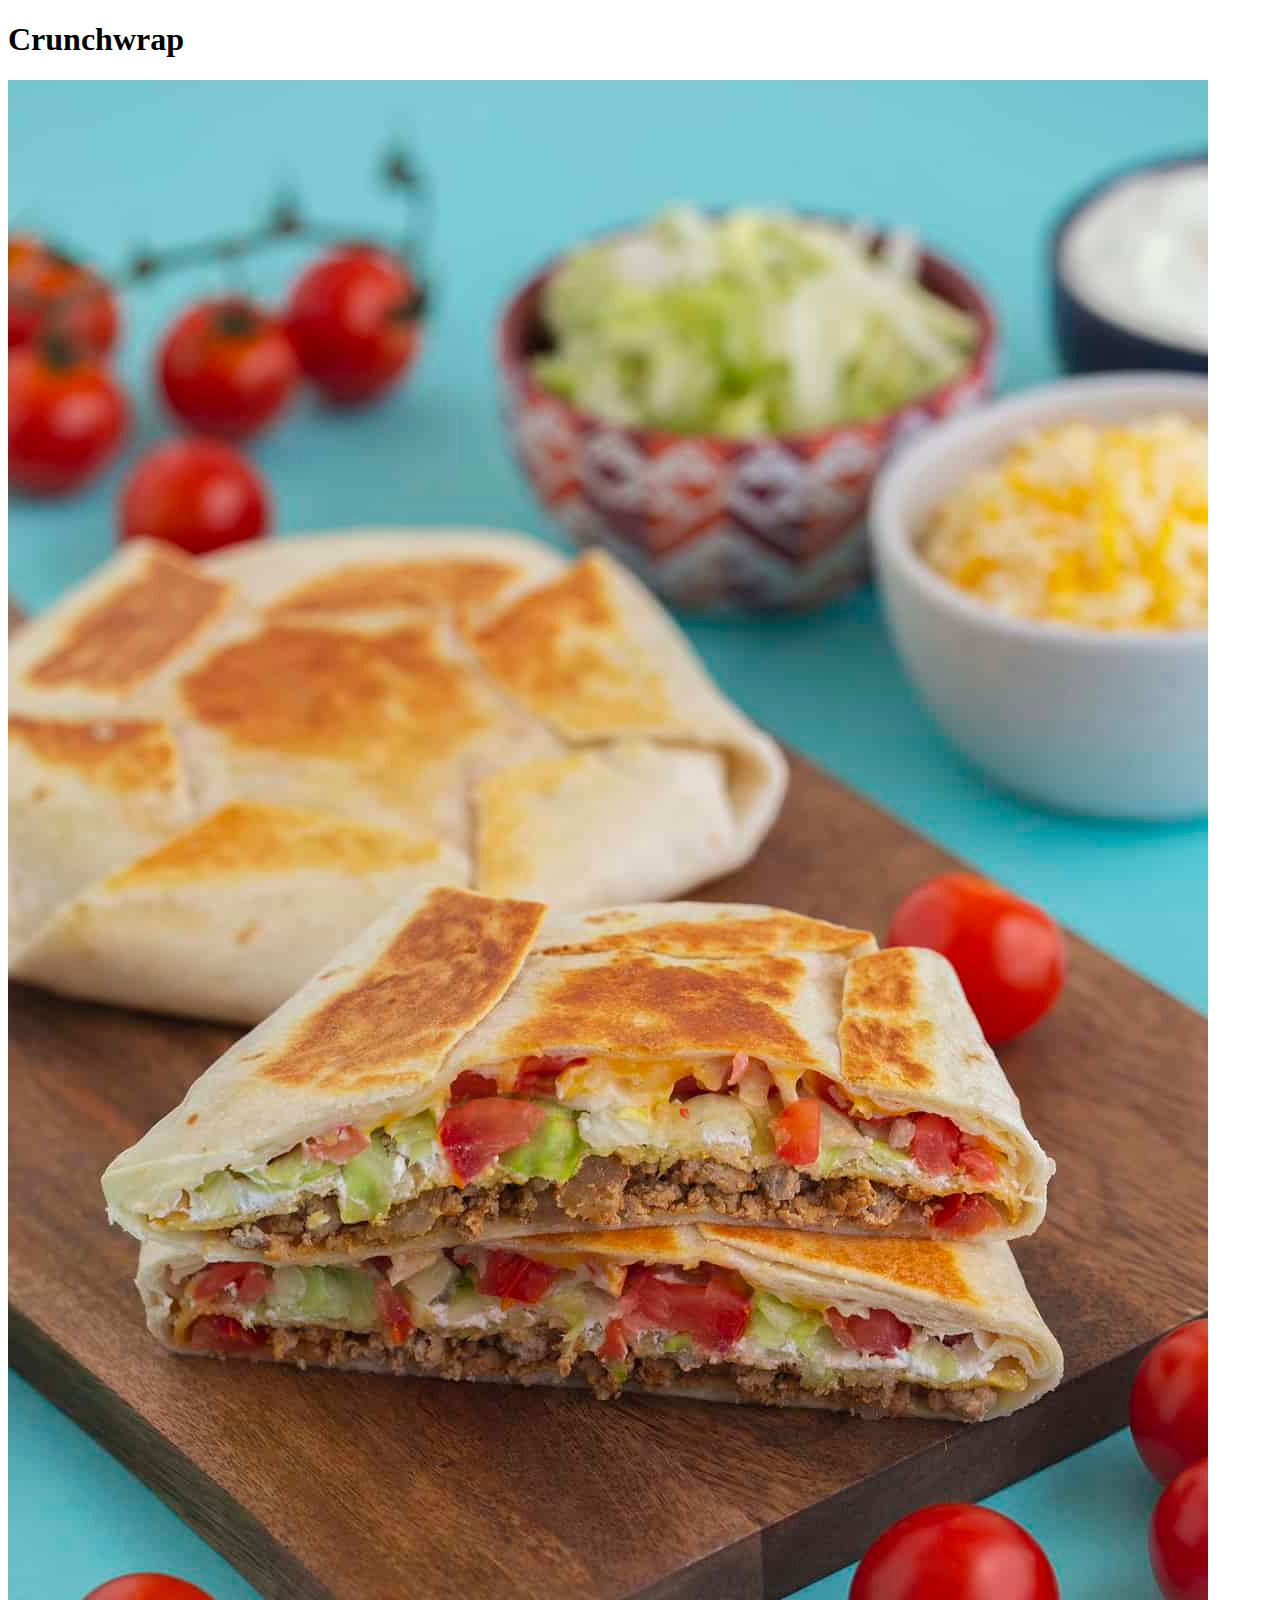
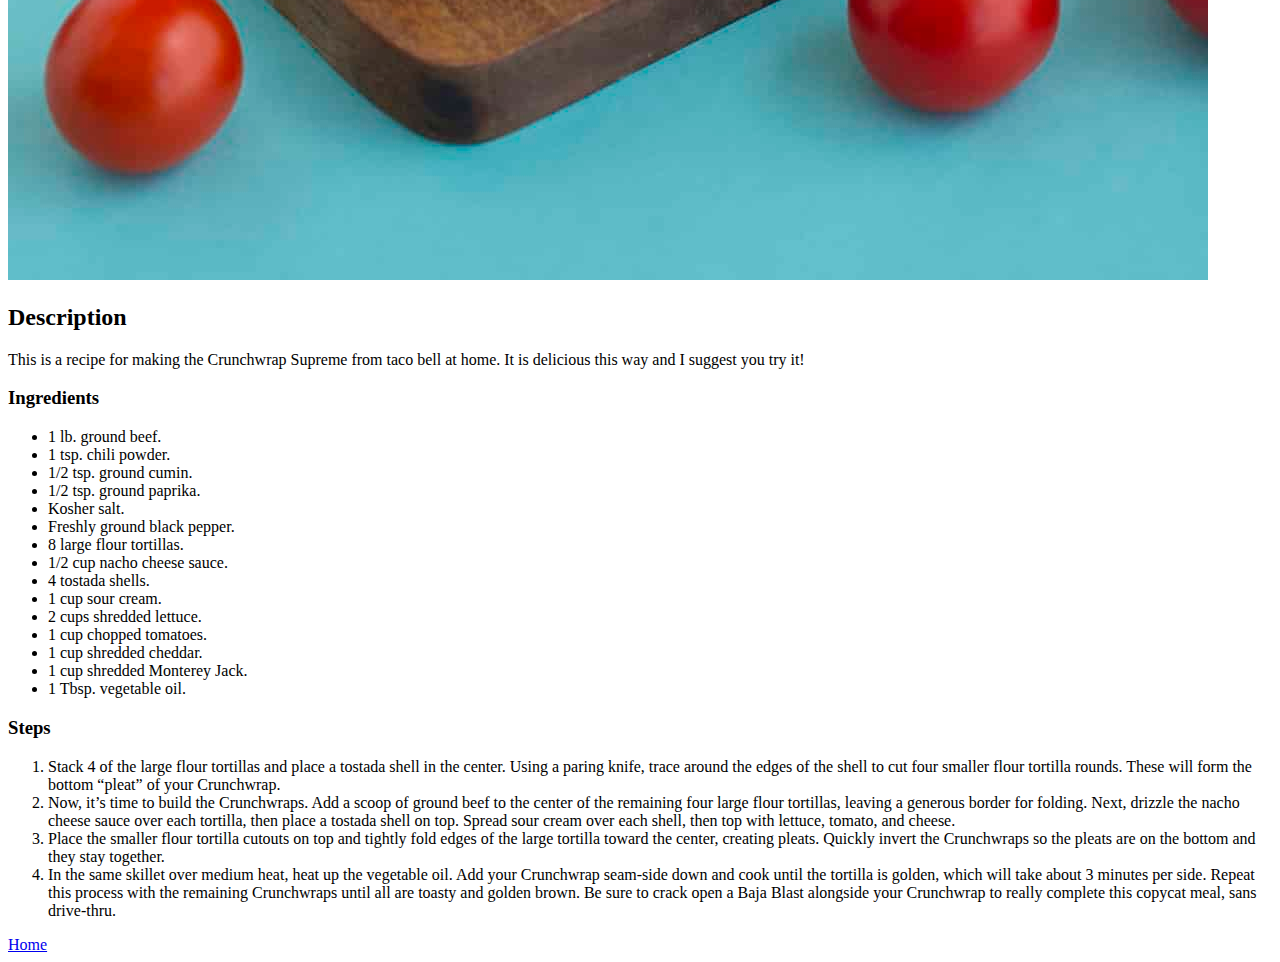
==== recipes/crunchwrap.html @ 9006715f "Create Odin Recipes website" ====
<!DOCTYPE html>
<html lang="en">

<head>
    <meta charset="UTF-8">
    <meta name="viewport" content="width=device-width, initial-scale=1.0">
    <title>How to make a Crunchwrap Supreme</title>
</head>

<body>
    <h1>Crunchwrap</h1>
    <img src="Crunchwrap.jpg" alt="Crunchwrap Supreme">
    <h2>Description</h2>
    <p>This is a recipe for making the Crunchwrap Supreme from taco bell at home. It is delicious this way and I suggest
        you try it!</p>
    <h3>Ingredients</h3>
    <ul>
        <li>1 lb. ground beef.</li>
        <li>1 tsp. chili powder.</li>
        <li>1/2 tsp. ground cumin.</li>
        <li>1/2 tsp. ground paprika.</li>
        <li>Kosher salt.</li>
        <li>Freshly ground black pepper.</li>
        <li>8 large flour tortillas.</li>
        <li>1/2 cup nacho cheese sauce.</li>
        <li>4 tostada shells.</li>
        <li>1 cup sour cream.</li>
        <li>2 cups shredded lettuce.</li>
        <li>1 cup chopped tomatoes.</li>
        <li>1 cup shredded cheddar.</li>
        <li>1 cup shredded Monterey Jack.</li>
        <li>1 Tbsp. vegetable oil.</li>
    </ul>
    <h3>Steps</h3>
    <ol>
        <li>Stack 4 of the large flour tortillas and place a tostada shell in the center. Using a paring knife, trace around the edges of the shell to cut four smaller flour tortilla rounds. These will form the bottom “pleat” of your Crunchwrap.</li>        
        <li>Now, it’s time to build the Crunchwraps. Add a scoop of ground beef to the center of the remaining four large flour tortillas, leaving a generous border for folding. Next, drizzle the nacho cheese sauce over each tortilla, then place a tostada shell on top. Spread sour cream over each shell, then top with lettuce, tomato, and cheese.</li>
        <li>Place the smaller flour tortilla cutouts on top and tightly fold edges of the large tortilla toward the center, creating pleats. Quickly invert the Crunchwraps so the pleats are on the bottom and they stay together.</li>
        <li>In the same skillet over medium heat, heat up the vegetable oil. Add your Crunchwrap seam-side down and cook until the tortilla is golden, which will take about 3 minutes per side. Repeat this process with the remaining Crunchwraps until all are toasty and golden brown. Be sure to crack open a Baja Blast alongside your Crunchwrap to really complete this copycat meal, sans drive-thru.</li>
    </ol>
    <a href="../index.html" rel="noreferrer" height="200" width="200">Home</a>
</body>

</html>
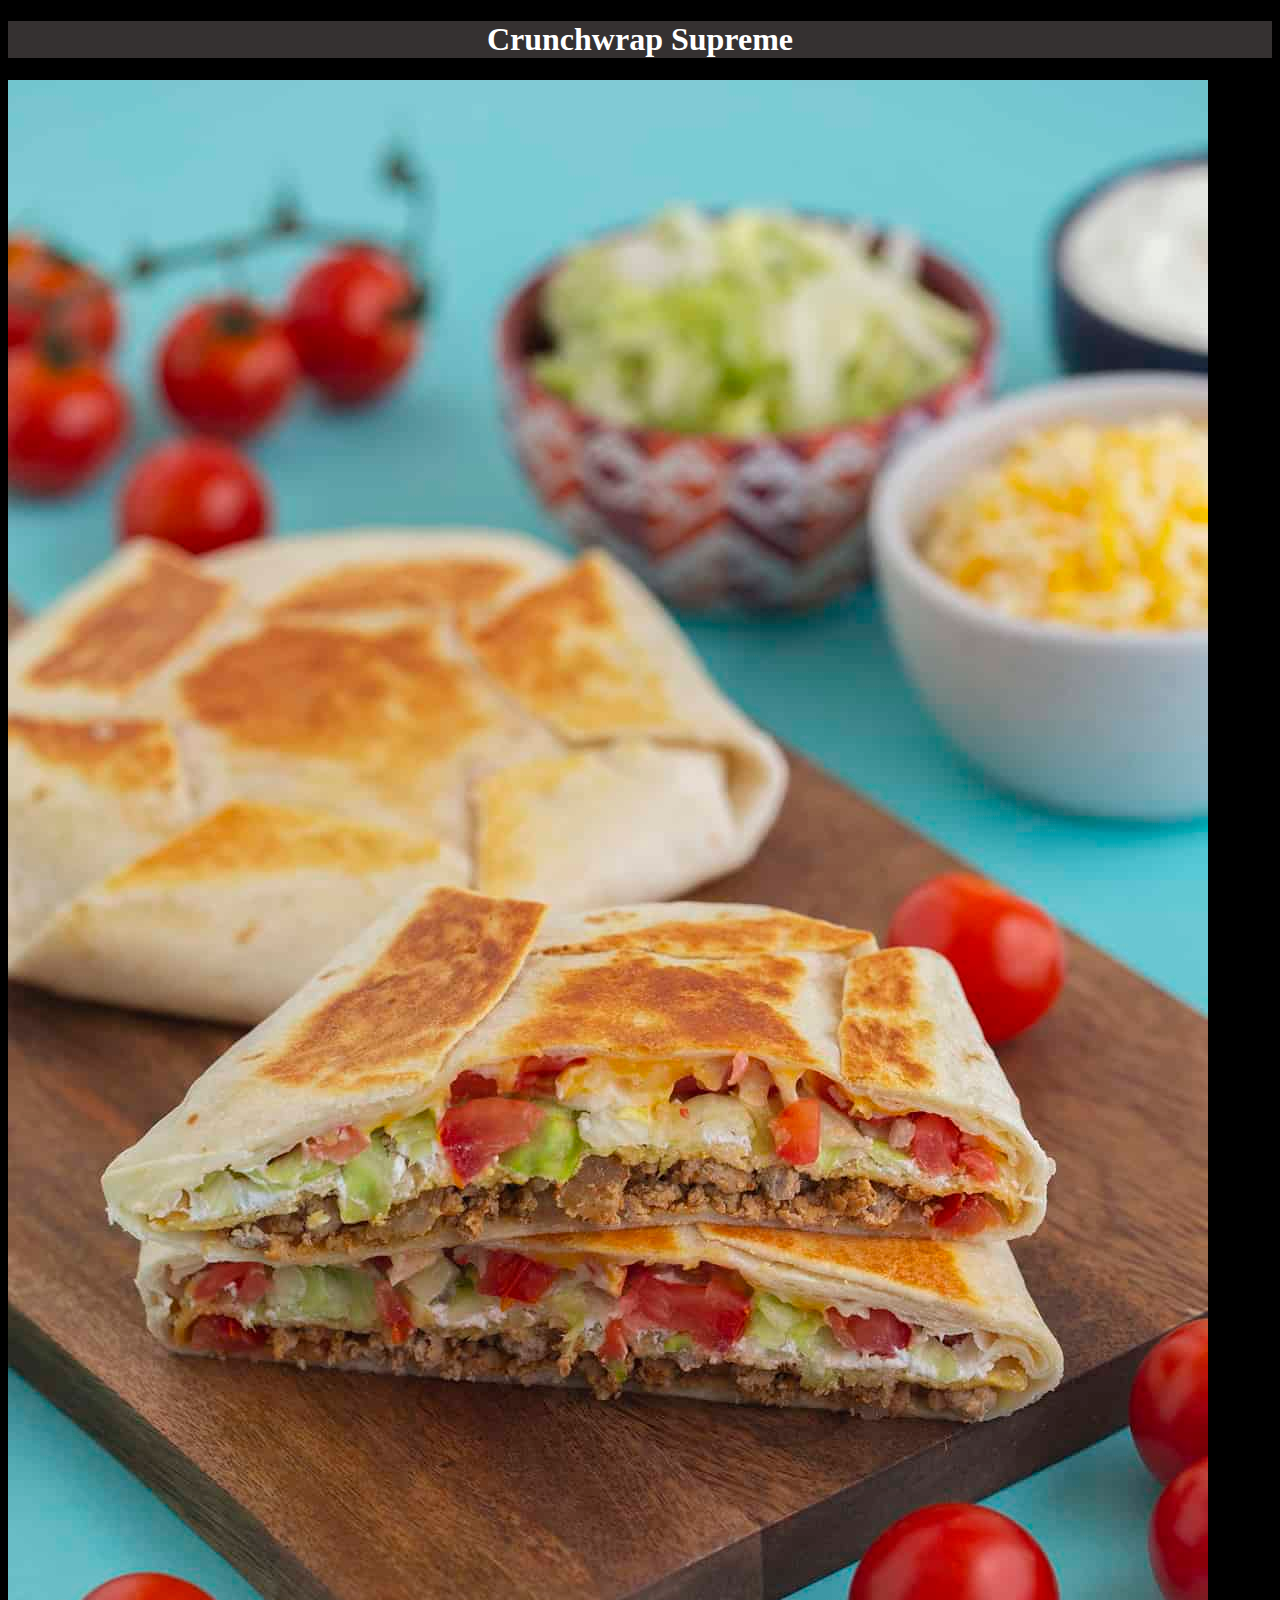
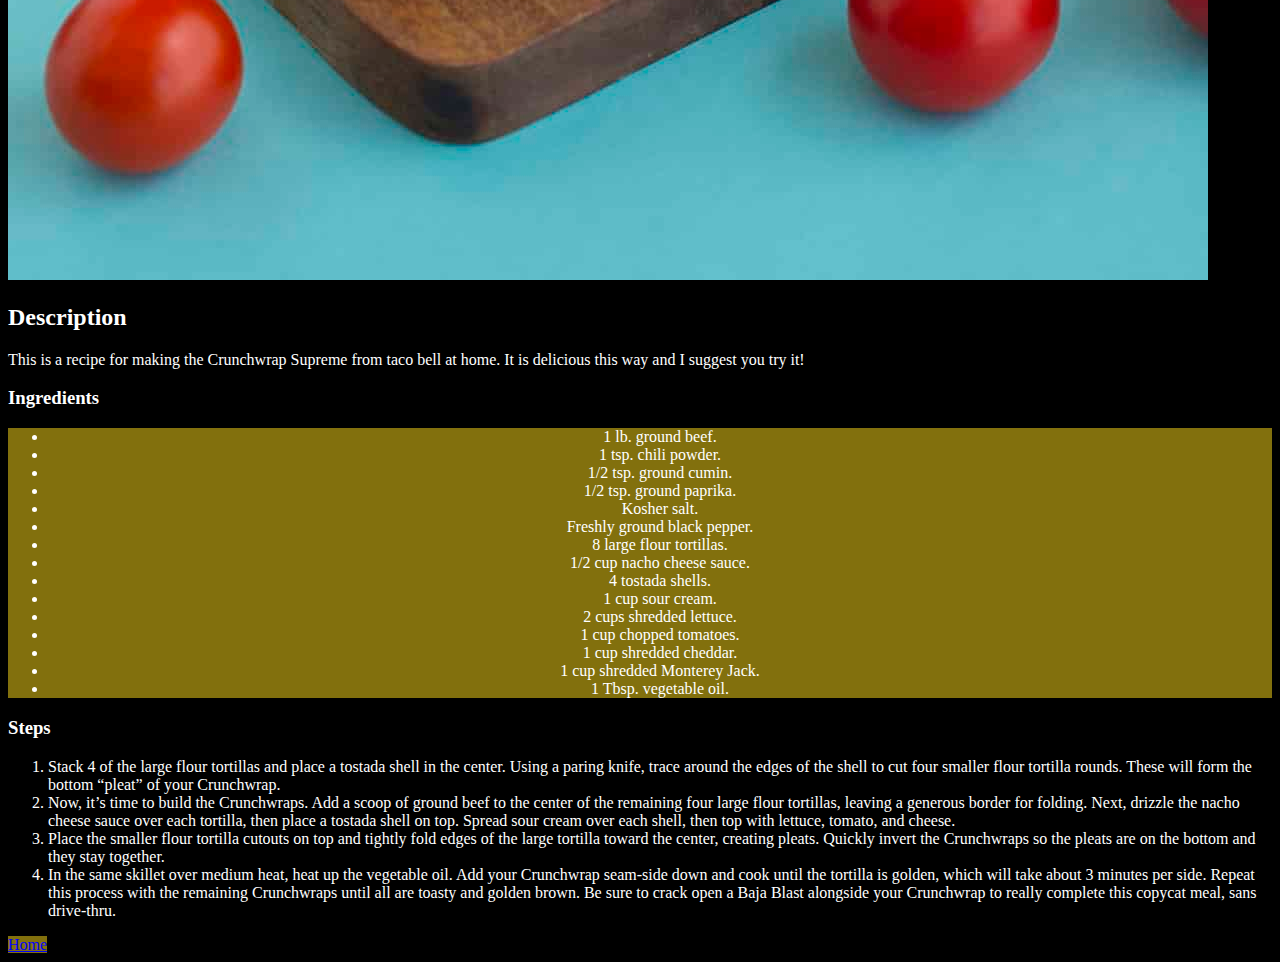
==== commit 151cf3cb: "Add some CSS styling" ====
--- a/recipes/crunchwrap.html
+++ b/recipes/crunchwrap.html
@@ -5,10 +5,11 @@
     <meta charset="UTF-8">
     <meta name="viewport" content="width=device-width, initial-scale=1.0">
     <title>How to make a Crunchwrap Supreme</title>
+    <link rel="stylesheet" href="recipes.css">
 </head>
 
 <body>
-    <h1>Crunchwrap</h1>
+    <h1>Crunchwrap Supreme</h1>
     <img src="Crunchwrap.jpg" alt="Crunchwrap Supreme">
     <h2>Description</h2>
     <p>This is a recipe for making the Crunchwrap Supreme from taco bell at home. It is delicious this way and I suggest
--- a/recipes/recipes.css
+++ b/recipes/recipes.css
@@ -0,0 +1,20 @@
+body {
+    background-color: black;
+    color: white;
+}
+
+h1 {
+    color: white;
+    background-color: rgb(53, 49, 49);
+    text-align: center;
+}
+
+a {
+    color: blue;
+    background-color: hsl(51, 82%, 28%);
+}
+
+ul {
+    background-color: hsl(51, 82%, 28%);
+    text-align: center;
+}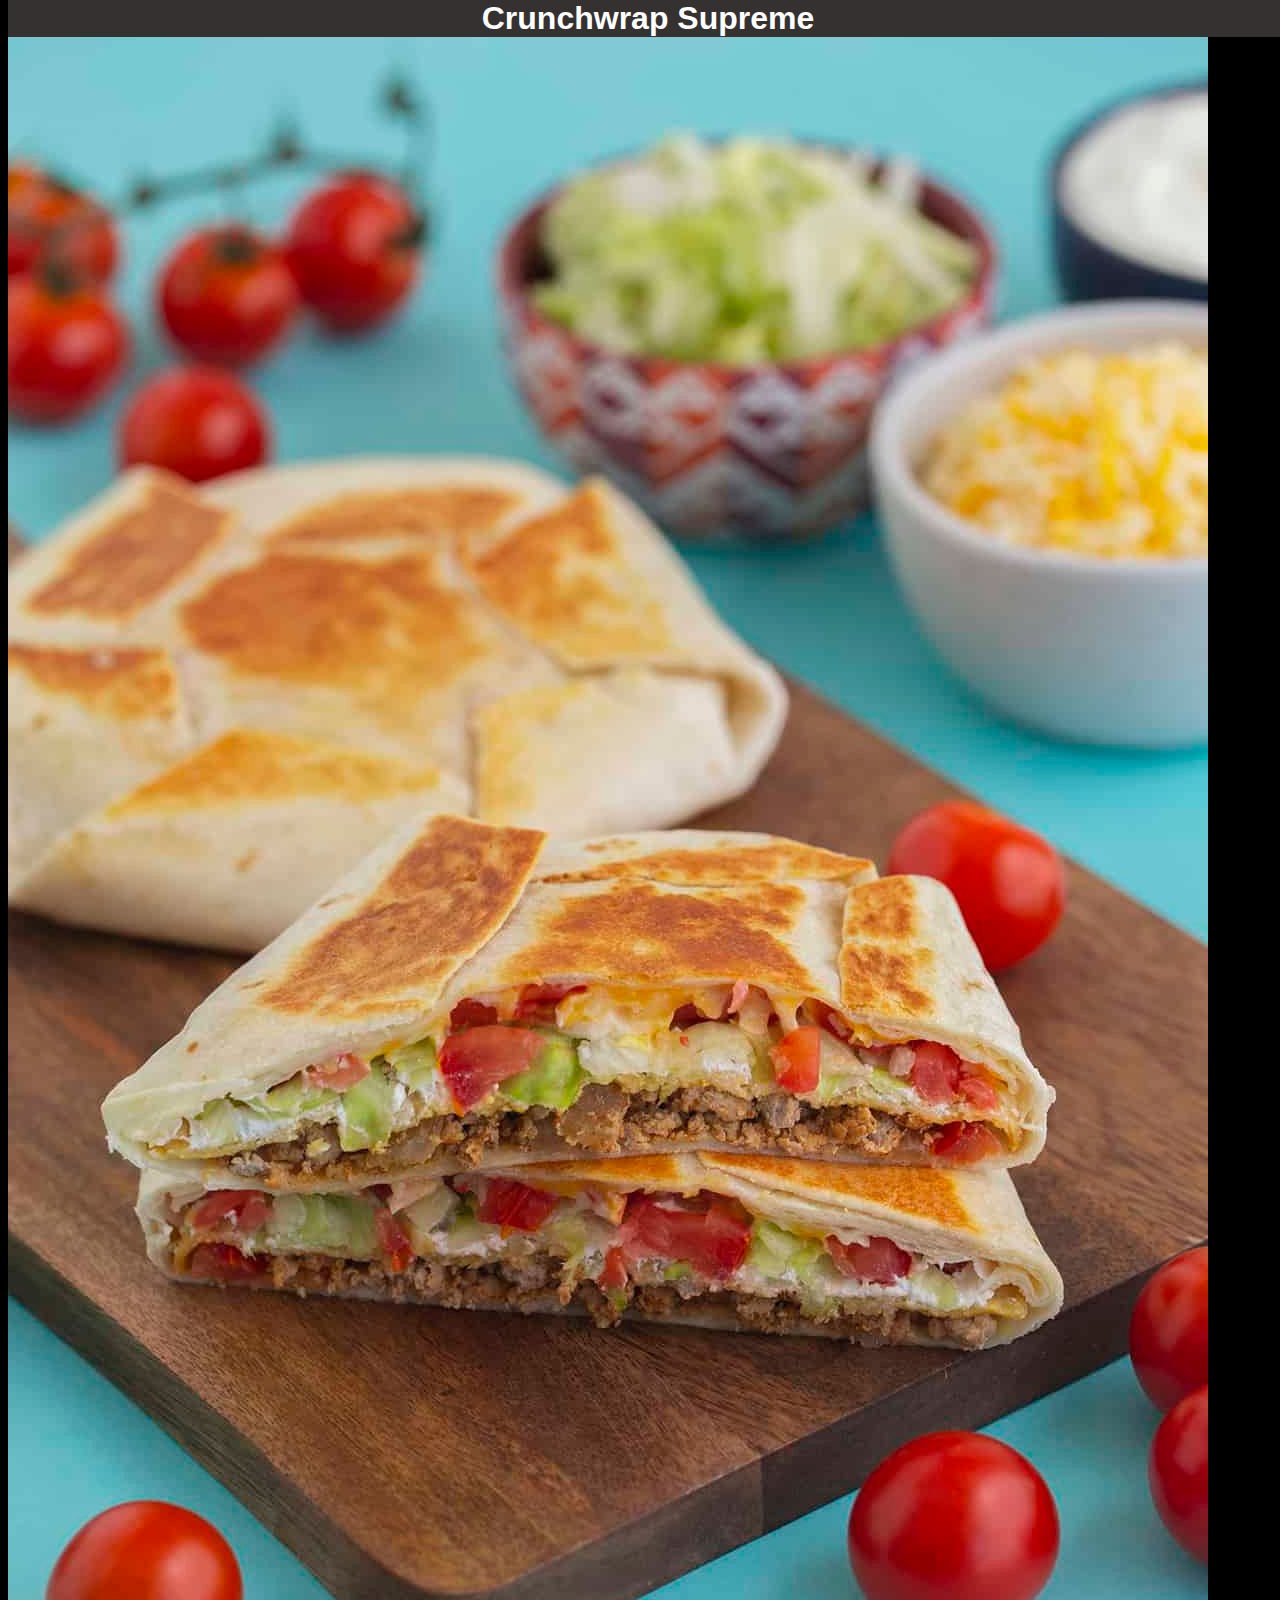
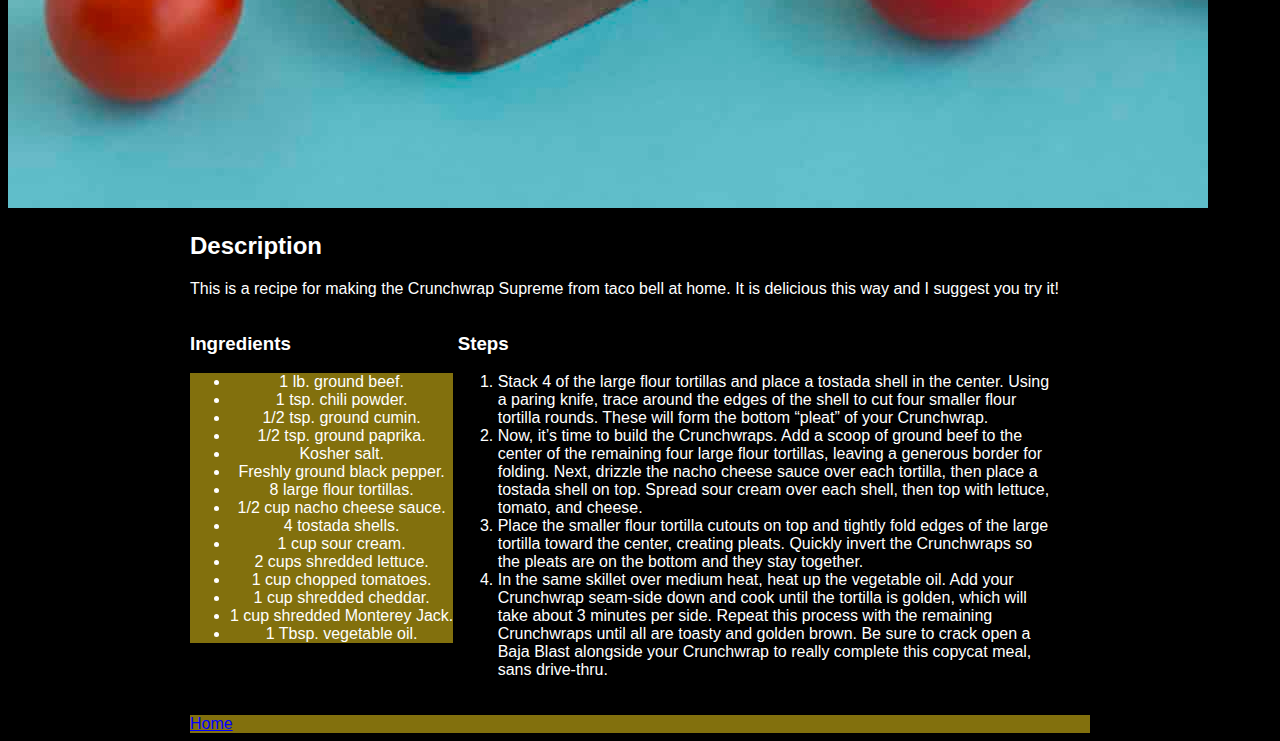
==== commit 9d9d8a1e: "Added more styling to odin-recipes" ====
--- a/recipes/crunchwrap.html
+++ b/recipes/crunchwrap.html
@@ -11,35 +11,59 @@
 <body>
     <h1>Crunchwrap Supreme</h1>
     <img src="Crunchwrap.jpg" alt="Crunchwrap Supreme">
-    <h2>Description</h2>
-    <p>This is a recipe for making the Crunchwrap Supreme from taco bell at home. It is delicious this way and I suggest
-        you try it!</p>
-    <h3>Ingredients</h3>
-    <ul>
-        <li>1 lb. ground beef.</li>
-        <li>1 tsp. chili powder.</li>
-        <li>1/2 tsp. ground cumin.</li>
-        <li>1/2 tsp. ground paprika.</li>
-        <li>Kosher salt.</li>
-        <li>Freshly ground black pepper.</li>
-        <li>8 large flour tortillas.</li>
-        <li>1/2 cup nacho cheese sauce.</li>
-        <li>4 tostada shells.</li>
-        <li>1 cup sour cream.</li>
-        <li>2 cups shredded lettuce.</li>
-        <li>1 cup chopped tomatoes.</li>
-        <li>1 cup shredded cheddar.</li>
-        <li>1 cup shredded Monterey Jack.</li>
-        <li>1 Tbsp. vegetable oil.</li>
-    </ul>
-    <h3>Steps</h3>
-    <ol>
-        <li>Stack 4 of the large flour tortillas and place a tostada shell in the center. Using a paring knife, trace around the edges of the shell to cut four smaller flour tortilla rounds. These will form the bottom “pleat” of your Crunchwrap.</li>        
-        <li>Now, it’s time to build the Crunchwraps. Add a scoop of ground beef to the center of the remaining four large flour tortillas, leaving a generous border for folding. Next, drizzle the nacho cheese sauce over each tortilla, then place a tostada shell on top. Spread sour cream over each shell, then top with lettuce, tomato, and cheese.</li>
-        <li>Place the smaller flour tortilla cutouts on top and tightly fold edges of the large tortilla toward the center, creating pleats. Quickly invert the Crunchwraps so the pleats are on the bottom and they stay together.</li>
-        <li>In the same skillet over medium heat, heat up the vegetable oil. Add your Crunchwrap seam-side down and cook until the tortilla is golden, which will take about 3 minutes per side. Repeat this process with the remaining Crunchwraps until all are toasty and golden brown. Be sure to crack open a Baja Blast alongside your Crunchwrap to really complete this copycat meal, sans drive-thru.</li>
-    </ol>
-    <a href="../index.html" rel="noreferrer" height="200" width="200">Home</a>
+
+    <div class="crunchwrap-container">
+        <h2>Description</h2>
+        <p>This is a recipe for making the Crunchwrap Supreme from taco bell at home. It is delicious this way and I
+            suggest
+            you try it!</p>
+        <div class="ingredients">
+            <h3>Ingredients</h3>
+            <ul>
+                <li>1 lb. ground beef.</li>
+                <li>1 tsp. chili powder.</li>
+                <li>1/2 tsp. ground cumin.</li>
+                <li>1/2 tsp. ground paprika.</li>
+                <li>Kosher salt.</li>
+                <li>Freshly ground black pepper.</li>
+                <li>8 large flour tortillas.</li>
+                <li>1/2 cup nacho cheese sauce.</li>
+                <li>4 tostada shells.</li>
+                <li>1 cup sour cream.</li>
+                <li>2 cups shredded lettuce.</li>
+                <li>1 cup chopped tomatoes.</li>
+                <li>1 cup shredded cheddar.</li>
+                <li>1 cup shredded Monterey Jack.</li>
+                <li>1 Tbsp. vegetable oil.</li>
+            </ul>
+        </div>
+        <div class="crunchwrap-steps">
+            <h3>Steps</h3>
+            <ol>
+                <li>Stack 4 of the large flour tortillas and place a tostada shell in the center. Using a paring knife,
+                    trace around the edges of the shell to cut four smaller flour tortilla rounds. These will form the
+                    bottom “pleat” of your Crunchwrap.</li>
+                <li>Now, it’s time to build the Crunchwraps. Add a scoop of ground beef to the center of the remaining
+                    four
+                    large flour tortillas, leaving a generous border for folding. Next, drizzle the nacho cheese sauce
+                    over
+                    each tortilla, then place a tostada shell on top. Spread sour cream over each shell, then top with
+                    lettuce, tomato, and cheese.</li>
+                <li>Place the smaller flour tortilla cutouts on top and tightly fold edges of the large tortilla toward
+                    the
+                    center, creating pleats. Quickly invert the Crunchwraps so the pleats are on the bottom and they
+                    stay
+                    together.</li>
+                <li>In the same skillet over medium heat, heat up the vegetable oil. Add your Crunchwrap seam-side down
+                    and
+                    cook until the tortilla is golden, which will take about 3 minutes per side. Repeat this process
+                    with
+                    the remaining Crunchwraps until all are toasty and golden brown. Be sure to crack open a Baja Blast
+                    alongside your Crunchwrap to really complete this copycat meal, sans drive-thru.</li>
+            </ol>
+        </div>
+    <a class="home" href="../index.html" rel="noreferrer">Home</a>
+    
 </body>
 
 </html>--- a/recipes/recipes.css
+++ b/recipes/recipes.css
@@ -1,12 +1,17 @@
 body {
     background-color: black;
     color: white;
+    font-family: Verdana, Geneva, Tahoma, sans-serif;
 }
 
 h1 {
     color: white;
     background-color: rgb(53, 49, 49);
     text-align: center;
+    position: fixed;
+    width: 100%;
+    margin: 0px;
+    top: 0px;
 }
 
 a {
@@ -17,4 +22,43 @@
 ul {
     background-color: hsl(51, 82%, 28%);
     text-align: center;
-}+}
+
+.ingredients,
+.steps {
+    display: inline-block;
+    vertical-align: top;
+}
+
+.crunchwrap-steps {
+    display: inline-block;
+    width: 600px;
+}
+
+.taco-steps {
+    display: inline-block;
+    width: 420px;
+}
+
+.crunchwrap-container,
+.taco-container,
+.quesadilla-container {
+    margin: auto;
+}
+
+.crunchwrap-container {
+    width: 900px;
+}
+
+.taco-container {
+    width: 1200px;
+    margin: auto;
+}
+
+
+.home {
+    display: block;
+    width: 100%;
+    margin-top: 20px;
+}
+
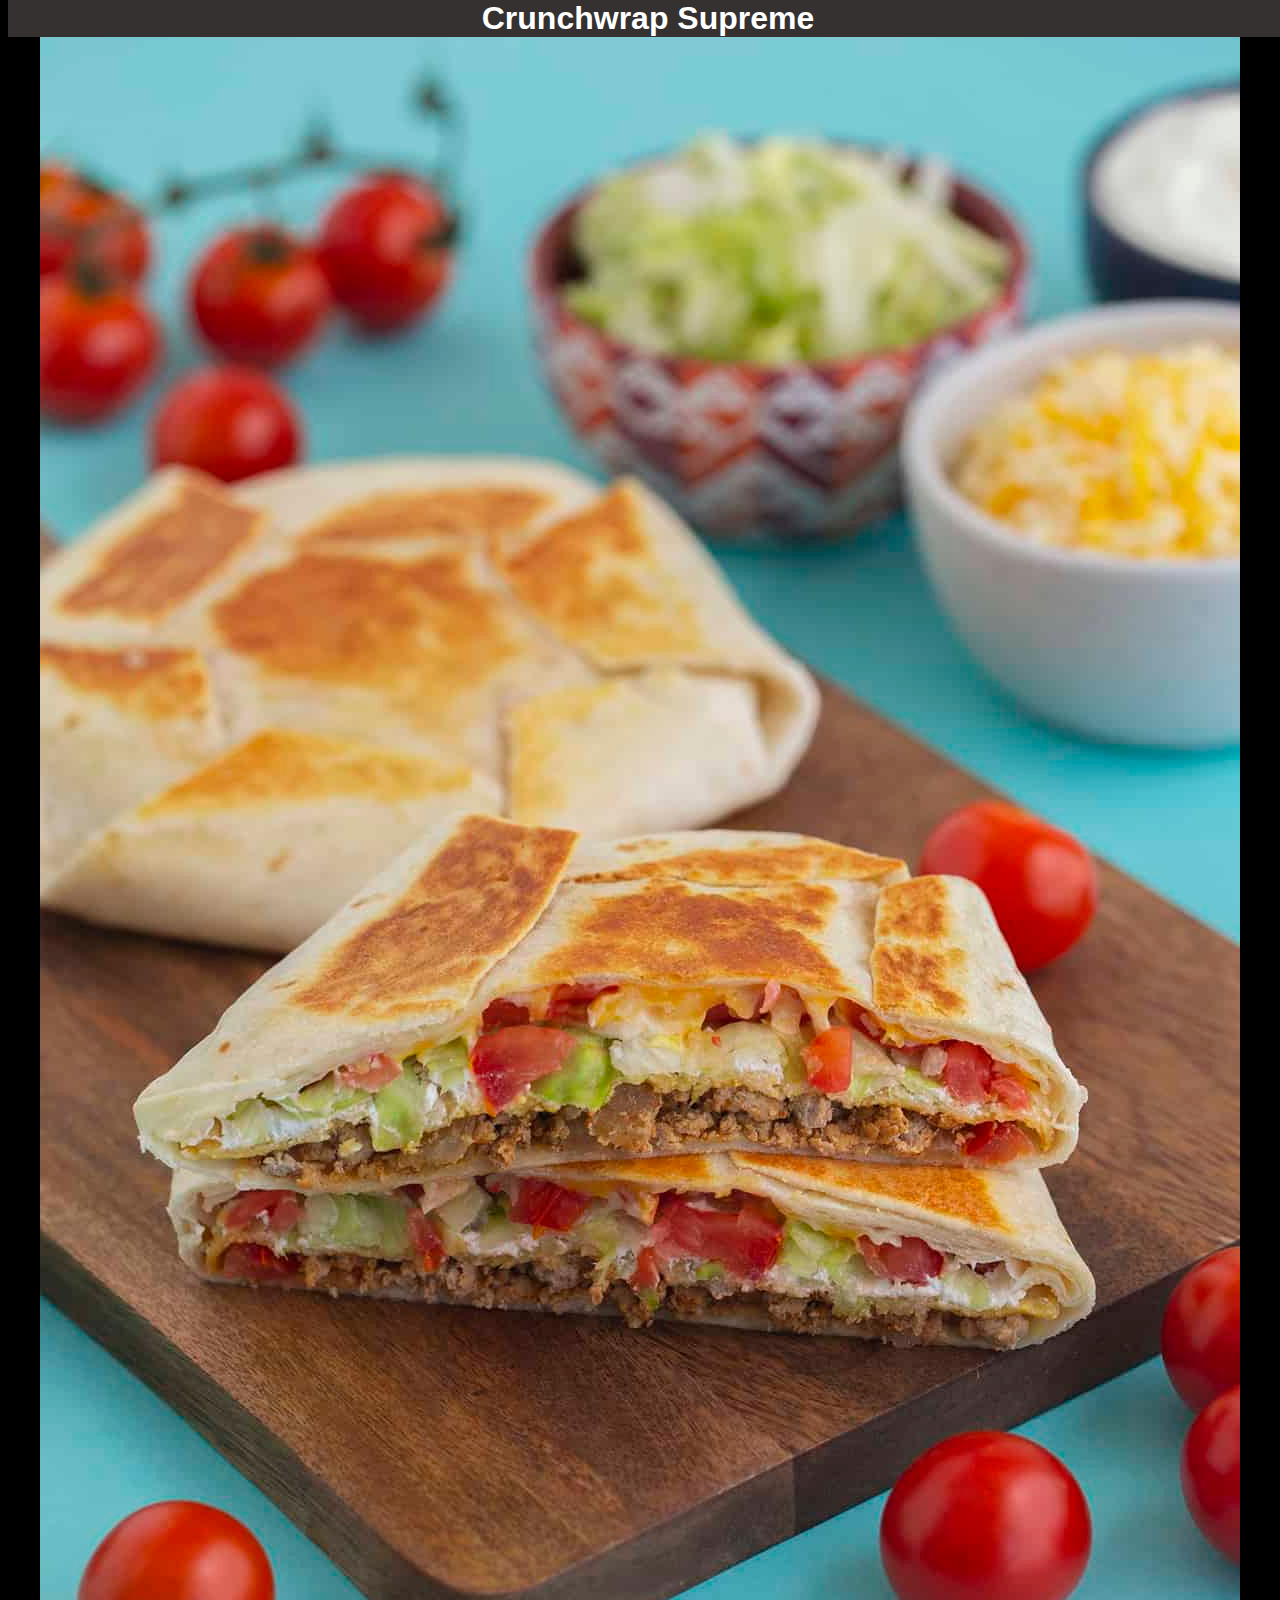
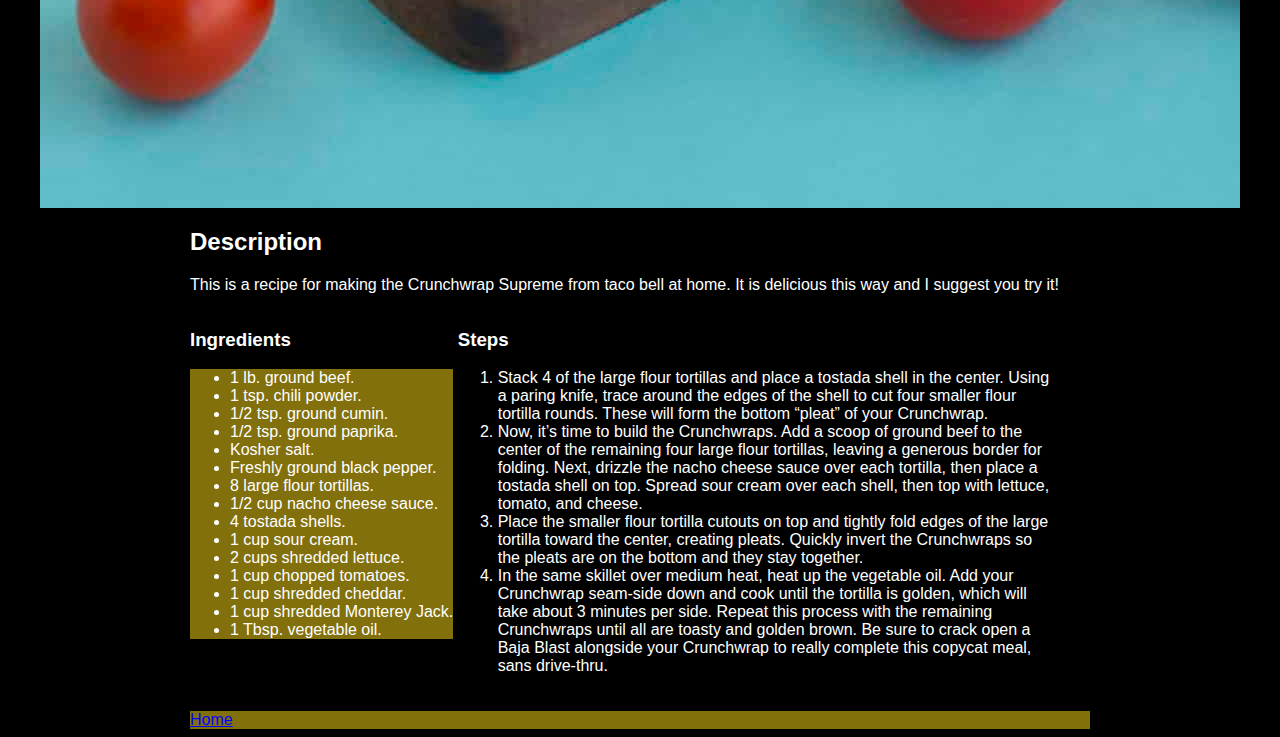
==== commit 8c460ef2: "Update odin-recipes with more CSS" ====
--- a/recipes/crunchwrap.html
+++ b/recipes/crunchwrap.html
@@ -10,7 +10,7 @@
 
 <body>
     <h1>Crunchwrap Supreme</h1>
-    <img src="Crunchwrap.jpg" alt="Crunchwrap Supreme">
+    <img id="food-picture" src="Crunchwrap.jpg" alt="Crunchwrap Supreme">
 
     <div class="crunchwrap-container">
         <h2>Description</h2>
@@ -62,8 +62,8 @@
                     alongside your Crunchwrap to really complete this copycat meal, sans drive-thru.</li>
             </ol>
         </div>
-    <a class="home" href="../index.html" rel="noreferrer">Home</a>
-    
+        <a class="home" href="../index.html" rel="noreferrer">Home</a>
+
 </body>
 
 </html>--- a/recipes/recipes.css
+++ b/recipes/recipes.css
@@ -21,7 +21,6 @@
 
 ul {
     background-color: hsl(51, 82%, 28%);
-    text-align: center;
 }
 
 .ingredients,
@@ -62,3 +61,7 @@
     margin-top: 20px;
 }
 
+#food-picture {
+    margin: auto;
+    display: block;
+}
